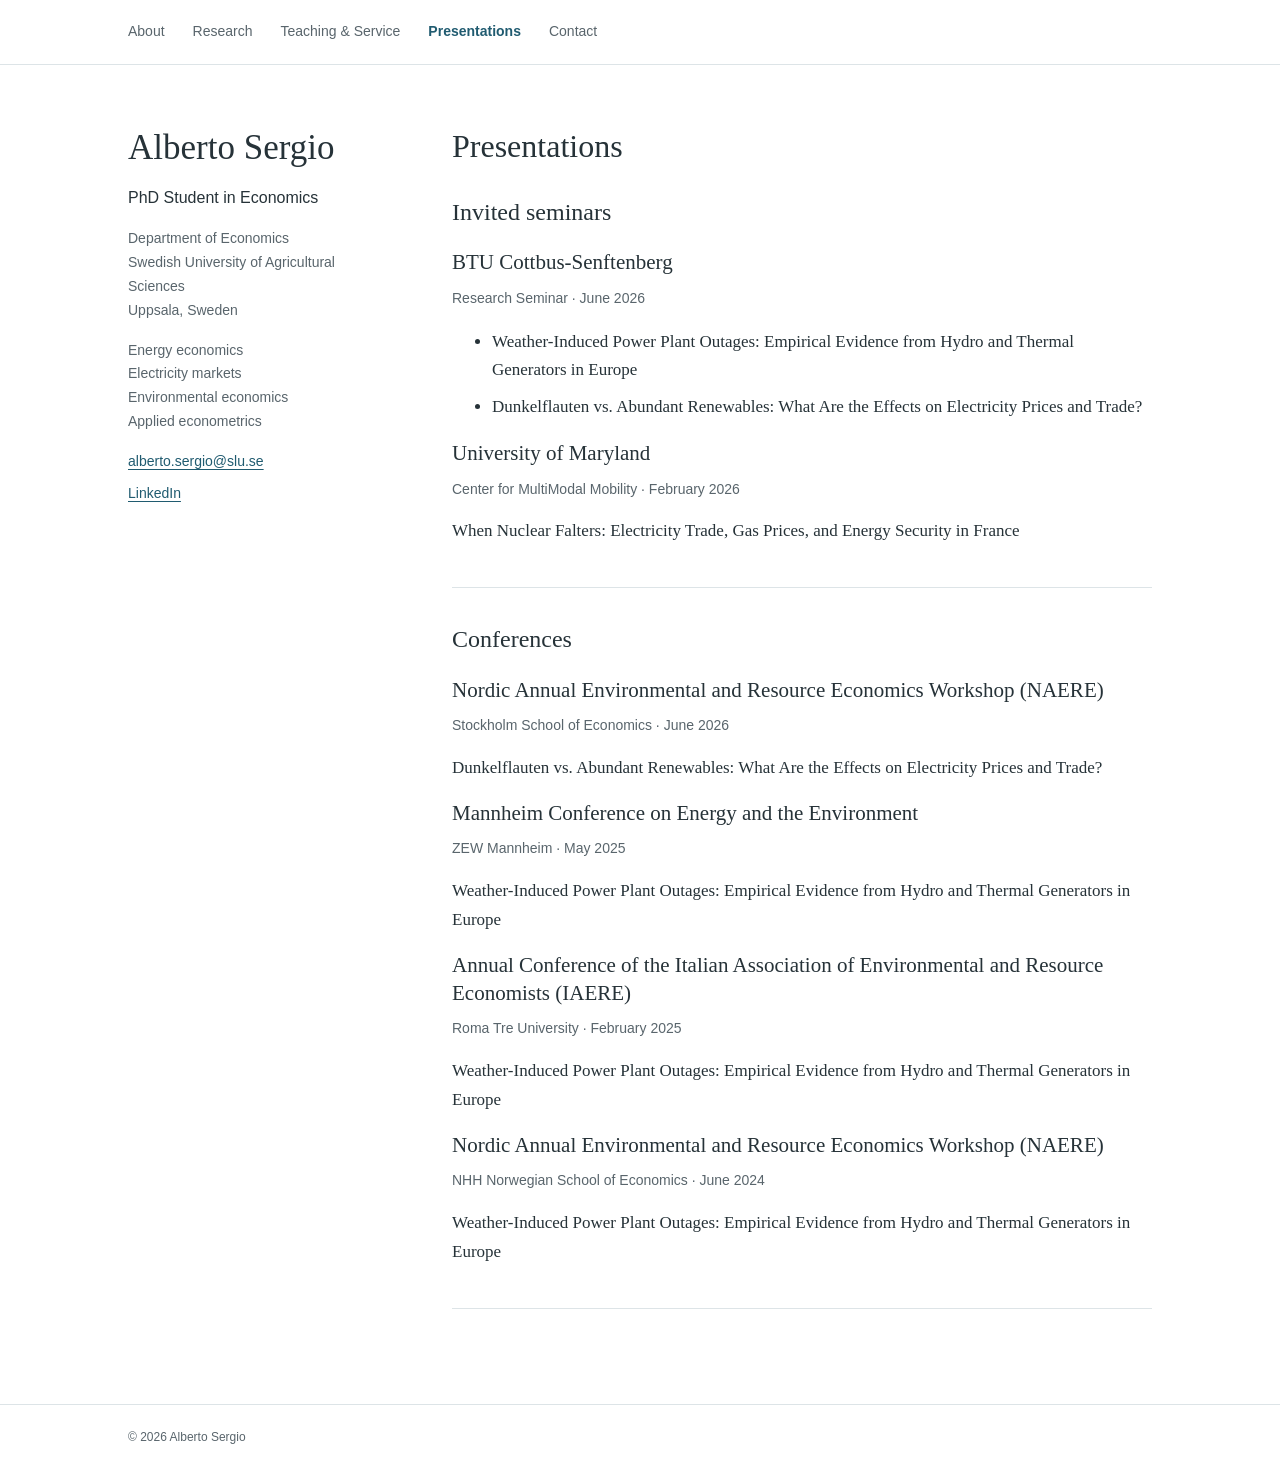
==== presentations.html @ d4f8e813 "Add presentations page" ====
<!DOCTYPE html>
<html lang="en">
<head>
  <meta charset="UTF-8">
  <meta name="viewport" content="width=device-width, initial-scale=1">
  <meta name="description"
      content="Conference presentations and invited seminars by Alberto Sergio on electricity markets and generation reliability.">
  <title>Presentations | Alberto Sergio</title>

  <style>
    :root {
      --ink: #263238;
      --muted: #59656c;
      --accent: #205b70;
      --line: #dde4e7;
    }

    * { box-sizing: border-box; }

    body {
      margin: 0;
      background: #fff;
      color: var(--ink);
      font-family: Georgia, "Times New Roman", serif;
      font-size: 17px;
      line-height: 1.7;
    }

    a {
      color: var(--accent);
      text-decoration-thickness: 1px;
      text-underline-offset: 3px;
    }

    a:hover { color: #102f3b; }

    a:focus-visible {
      outline: 2px solid var(--accent);
      outline-offset: 4px;
    }

    .container {
      max-width: 1080px;
      margin: 0 auto;
      padding: 0 28px;
    }

    nav {
      border-bottom: 1px solid var(--line);
      font-family: Arial, sans-serif;
      font-size: 14px;
    }

    nav .container {
      display: flex;
      flex-wrap: wrap;
      gap: 28px;
      padding-top: 20px;
      padding-bottom: 20px;
    }

    nav a {
      text-decoration: none;
      color: var(--muted);
    }

    nav a[aria-current="page"] {
      color: var(--accent);
      font-weight: bold;
    }

    .layout {
      display: grid;
      grid-template-columns: 260px minmax(0, 1fr);
      gap: 64px;
      padding-top: 60px;
      padding-bottom: 60px;
    }

    h1, h2, h3 {
      font-weight: normal;
      line-height: 1.35;
    }

    h1 { font-size: 32px; margin: 0 0 28px; }
    h2 { font-size: 24px; margin: 0 0 20px; }
    h3 { font-size: 21px; margin: 0 0 10px; }
    p { margin: 0 0 16px; }

    aside {
      font-family: Arial, sans-serif;
      font-size: 14px;
      color: var(--muted);
    }

    .name {
      font-family: Georgia, "Times New Roman", serif;
      font-size: 35px;
      line-height: 1.3;
      margin-bottom: 14px;
    }

    .name a {
      color: var(--ink);
      text-decoration: none;
    }

    .role { font-size: 16px; color: var(--ink); }

    .contact-links a {
      display: inline-block;
      margin-bottom: 8px;
      overflow-wrap: anywhere;
    }

    section {
      margin-bottom: 35px;
      padding-bottom: 25px;
      border-bottom: 1px solid var(--line);
    }

    .meta {
      font-family: Arial, sans-serif;
      font-size: 14px;
      color: var(--muted);
    }

    li { margin-bottom: 8px; }

    footer {
      padding: 22px 0;
      border-top: 1px solid var(--line);
      font-family: Arial, sans-serif;
      font-size: 12px;
      color: var(--muted);
    }

    @media (max-width: 760px) {
      .layout {
        grid-template-columns: 1fr;
        gap: 35px;
        padding-top: 35px;
      }

      aside {
        border-bottom: 1px solid var(--line);
        padding-bottom: 25px;
      }

      .container {
        padding-left: 22px;
        padding-right: 22px;
      }

      .name { font-size: 32px; }
    }
  </style>
</head>

<body>
 <nav aria-label="Main navigation">
  <div class="container">
    <a href="index.html">About</a>
    <a href="research.html">Research</a>
    <a href="teaching.html">Teaching &amp; Service</a>
    <a href="presentations.html" aria-current="page">Presentations</a>
    <a href="index.html#contact">Contact</a>
  </div>
</nav>

  <div class="container layout">
    <aside aria-label="Profile">
      <p class="name">
        <a href="index.html">Alberto Sergio</a>
      </p>

      <p class="role">PhD Student in Economics</p>

      <p>
        Department of Economics<br>
        Swedish University of Agricultural Sciences<br>
        Uppsala, Sweden
      </p>

      <p>
        Energy economics<br>
        Electricity markets<br>
        Environmental economics<br>
        Applied econometrics
      </p>

      <div class="contact-links">
        <a href="mailto:alberto.sergio@slu.se">
          alberto.sergio@slu.se
        </a><br>
        <a href="https://www.linkedin.com/in/alberto-sergio-48379420a/">
          LinkedIn
        </a>
      </div>
    </aside>

    <main>
  <h1>Presentations</h1>

  <section aria-labelledby="seminars">
    <h2 id="seminars">Invited seminars</h2>

    <h3>BTU Cottbus-Senftenberg</h3>
    <p class="meta">Research Seminar · June 2026</p>
    <ul>
      <li>
        Weather-Induced Power Plant Outages: Empirical Evidence
        from Hydro and Thermal Generators in Europe
      </li>
      <li>
        Dunkelflauten vs. Abundant Renewables: What Are the
        Effects on Electricity Prices and Trade?
      </li>
    </ul>

    <h3>University of Maryland</h3>
    <p class="meta">
      Center for MultiModal Mobility · February 2026
    </p>
    <p>
      When Nuclear Falters: Electricity Trade, Gas Prices,
      and Energy Security in France
    </p>
  </section>

  <section aria-labelledby="conferences">
    <h2 id="conferences">Conferences</h2>

    <h3>
      Nordic Annual Environmental and Resource Economics
      Workshop (NAERE)
    </h3>
    <p class="meta">
      Stockholm School of Economics · June 2026
    </p>
    <p>
      Dunkelflauten vs. Abundant Renewables: What Are the
      Effects on Electricity Prices and Trade?
    </p>

    <h3>Mannheim Conference on Energy and the Environment</h3>
    <p class="meta">ZEW Mannheim · May 2025</p>
    <p>
      Weather-Induced Power Plant Outages: Empirical Evidence
      from Hydro and Thermal Generators in Europe
    </p>

    <h3>
      Annual Conference of the Italian Association of
      Environmental and Resource Economists (IAERE)
    </h3>
    <p class="meta">Roma Tre University · February 2025</p>
    <p>
      Weather-Induced Power Plant Outages: Empirical Evidence
      from Hydro and Thermal Generators in Europe
    </p>

    <h3>
      Nordic Annual Environmental and Resource Economics
      Workshop (NAERE)
    </h3>
    <p class="meta">
      NHH Norwegian School of Economics · June 2024
    </p>
    <p>
      Weather-Induced Power Plant Outages: Empirical Evidence
      from Hydro and Thermal Generators in Europe
    </p>
  </section>
</main>
  </div>

  <footer>
    <div class="container">© 2026 Alberto Sergio</div>
  </footer>
</body>
</html>
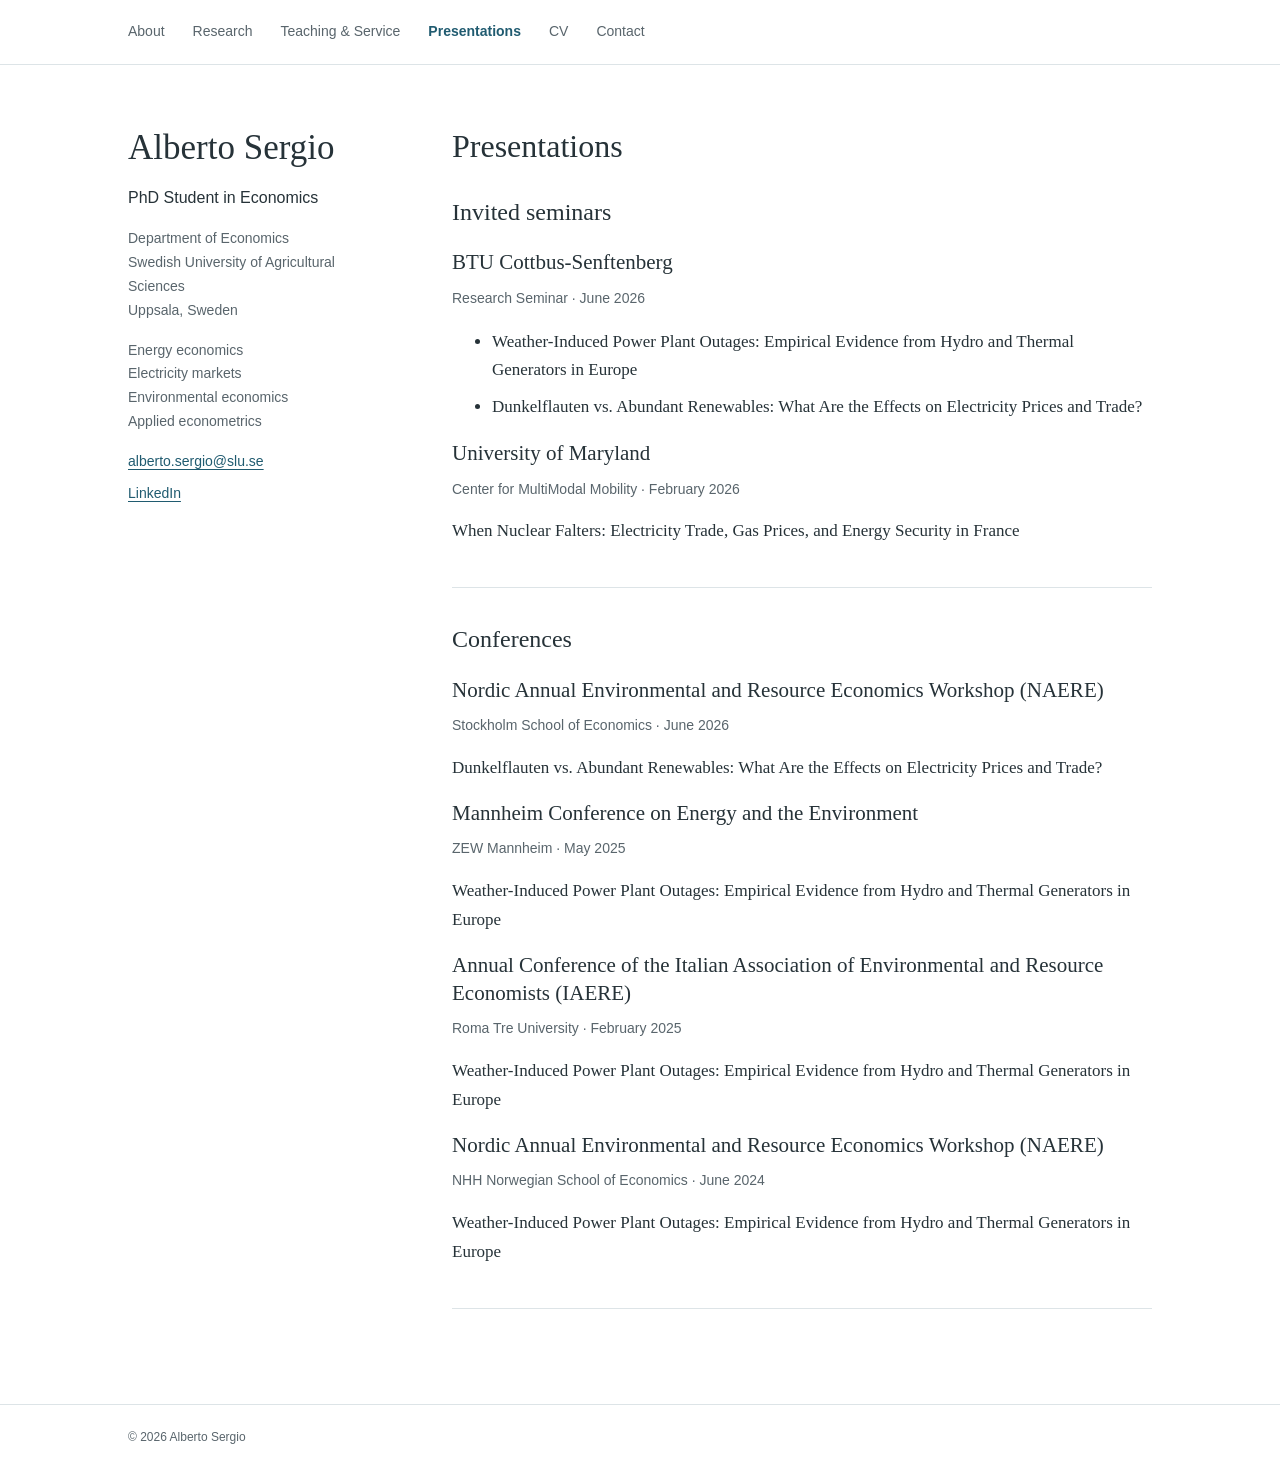
==== commit 191b01e8: "Update presentations.html" ====
--- a/presentations.html
+++ b/presentations.html
@@ -164,6 +164,7 @@
     <a href="research.html">Research</a>
     <a href="teaching.html">Teaching &amp; Service</a>
     <a href="presentations.html" aria-current="page">Presentations</a>
+    <a href="Alberto_Sergio_CV.pdf">CV</a>
     <a href="index.html#contact">Contact</a>
   </div>
 </nav>
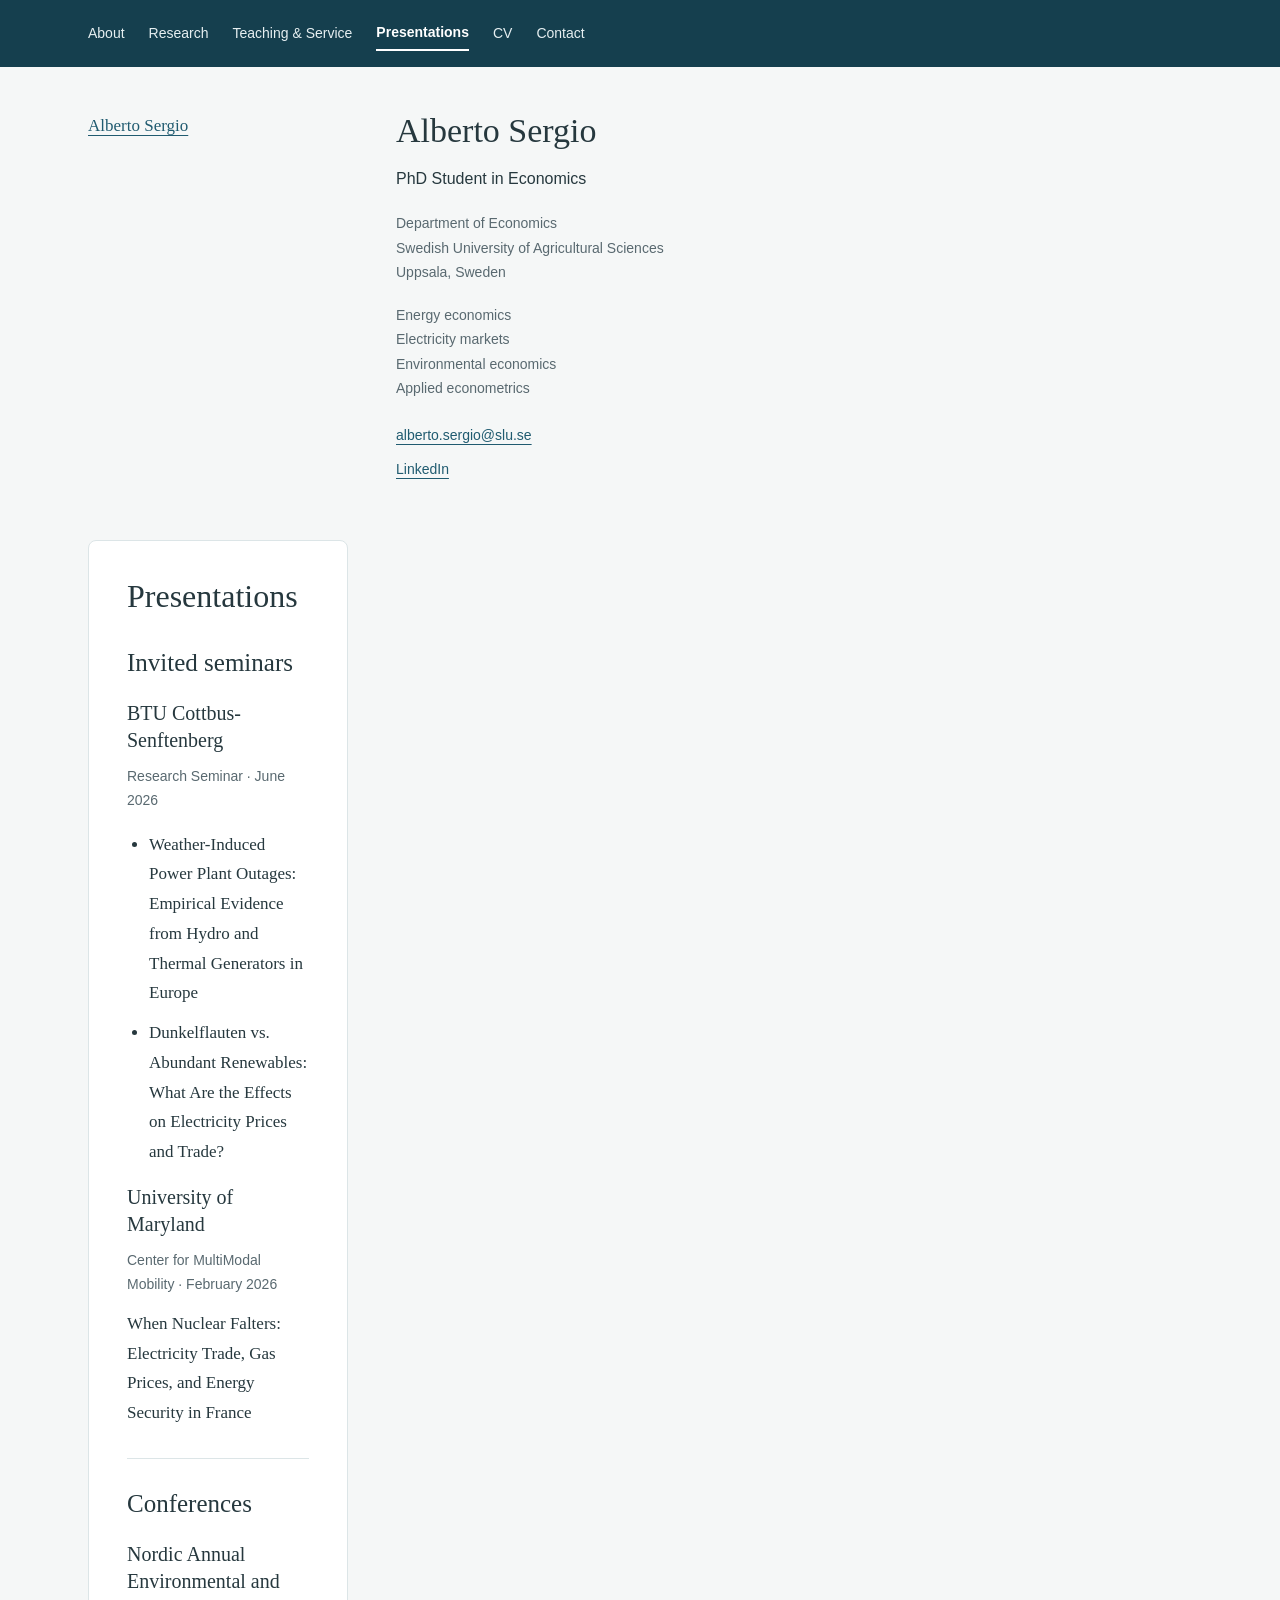
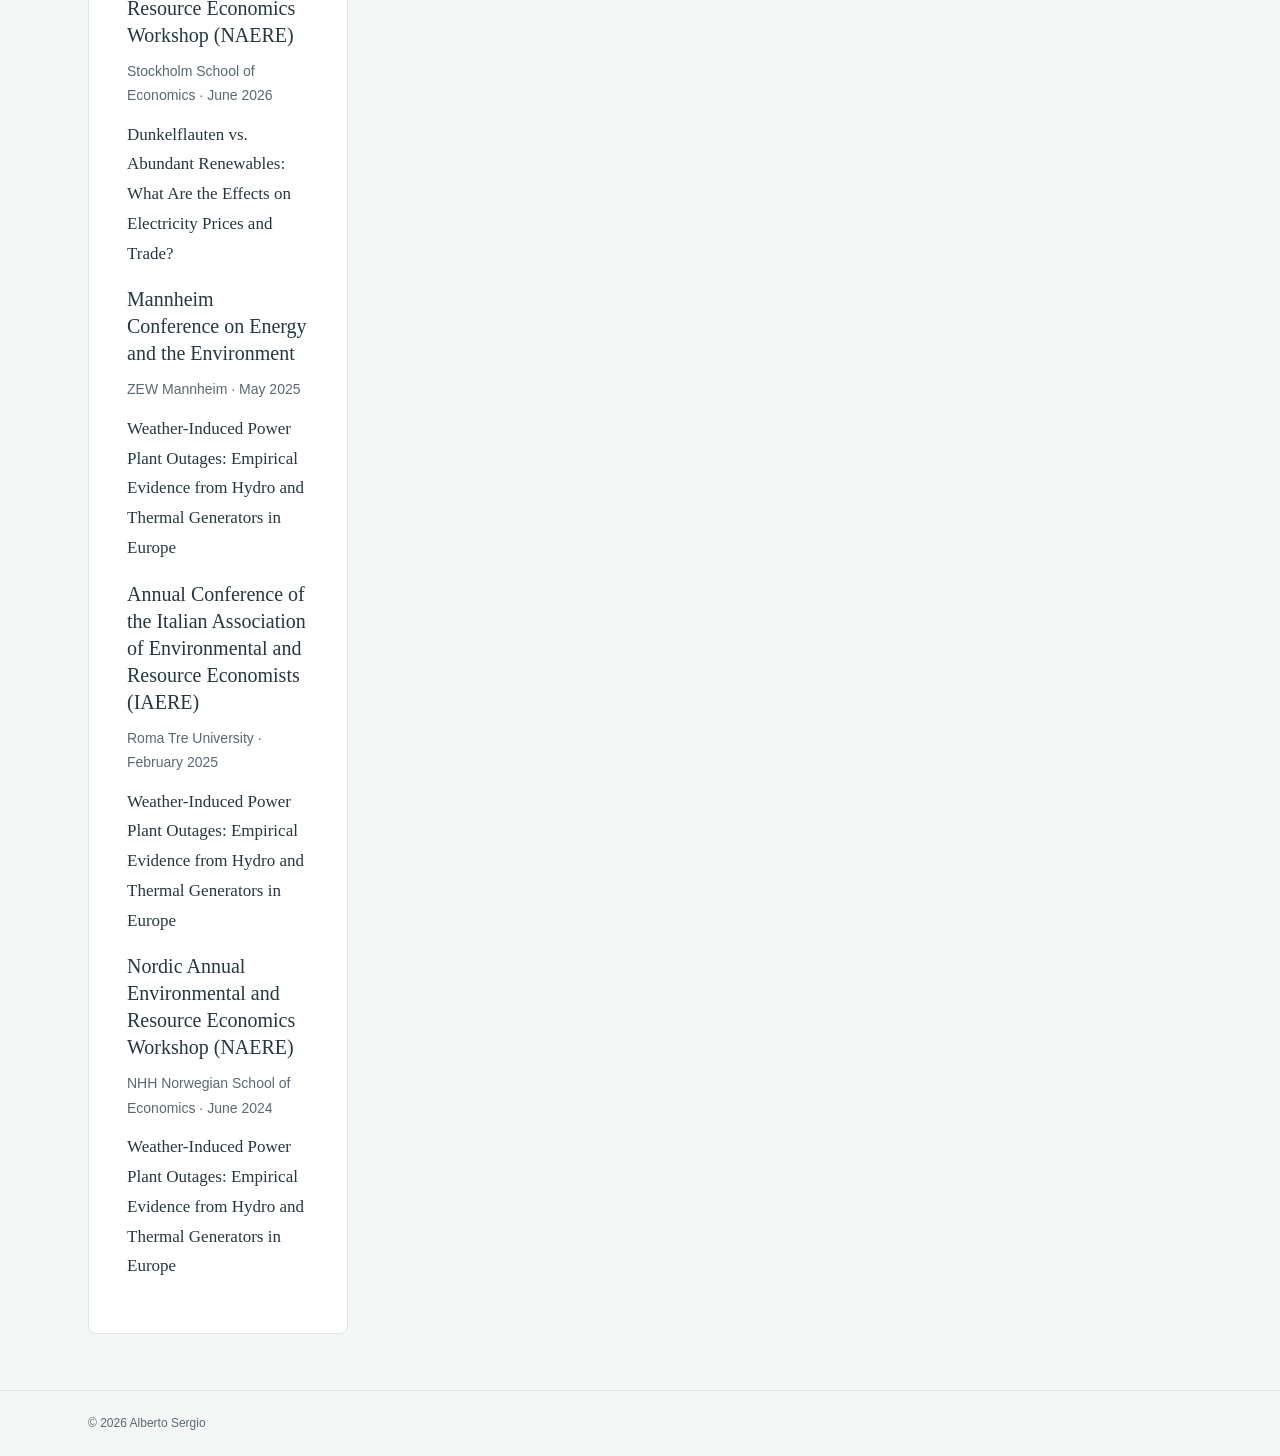
==== commit 9deeb8bb: "Update presentations.html" ====
--- a/presentations.html
+++ b/presentations.html
@@ -7,154 +7,8 @@
       content="Conference presentations and invited seminars by Alberto Sergio on electricity markets and generation reliability.">
   <title>Presentations | Alberto Sergio</title>
 
-  <style>
-    :root {
-      --ink: #263238;
-      --muted: #59656c;
-      --accent: #205b70;
-      --line: #dde4e7;
-    }
-
-    * { box-sizing: border-box; }
-
-    body {
-      margin: 0;
-      background: #fff;
-      color: var(--ink);
-      font-family: Georgia, "Times New Roman", serif;
-      font-size: 17px;
-      line-height: 1.7;
-    }
-
-    a {
-      color: var(--accent);
-      text-decoration-thickness: 1px;
-      text-underline-offset: 3px;
-    }
-
-    a:hover { color: #102f3b; }
-
-    a:focus-visible {
-      outline: 2px solid var(--accent);
-      outline-offset: 4px;
-    }
-
-    .container {
-      max-width: 1080px;
-      margin: 0 auto;
-      padding: 0 28px;
-    }
-
-    nav {
-      border-bottom: 1px solid var(--line);
-      font-family: Arial, sans-serif;
-      font-size: 14px;
-    }
-
-    nav .container {
-      display: flex;
-      flex-wrap: wrap;
-      gap: 28px;
-      padding-top: 20px;
-      padding-bottom: 20px;
-    }
-
-    nav a {
-      text-decoration: none;
-      color: var(--muted);
-    }
-
-    nav a[aria-current="page"] {
-      color: var(--accent);
-      font-weight: bold;
-    }
-
-    .layout {
-      display: grid;
-      grid-template-columns: 260px minmax(0, 1fr);
-      gap: 64px;
-      padding-top: 60px;
-      padding-bottom: 60px;
-    }
-
-    h1, h2, h3 {
-      font-weight: normal;
-      line-height: 1.35;
-    }
-
-    h1 { font-size: 32px; margin: 0 0 28px; }
-    h2 { font-size: 24px; margin: 0 0 20px; }
-    h3 { font-size: 21px; margin: 0 0 10px; }
-    p { margin: 0 0 16px; }
-
-    aside {
-      font-family: Arial, sans-serif;
-      font-size: 14px;
-      color: var(--muted);
-    }
-
-    .name {
-      font-family: Georgia, "Times New Roman", serif;
-      font-size: 35px;
-      line-height: 1.3;
-      margin-bottom: 14px;
-    }
-
-    .name a {
-      color: var(--ink);
-      text-decoration: none;
-    }
-
-    .role { font-size: 16px; color: var(--ink); }
-
-    .contact-links a {
-      display: inline-block;
-      margin-bottom: 8px;
-      overflow-wrap: anywhere;
-    }
-
-    section {
-      margin-bottom: 35px;
-      padding-bottom: 25px;
-      border-bottom: 1px solid var(--line);
-    }
-
-    .meta {
-      font-family: Arial, sans-serif;
-      font-size: 14px;
-      color: var(--muted);
-    }
-
-    li { margin-bottom: 8px; }
-
-    footer {
-      padding: 22px 0;
-      border-top: 1px solid var(--line);
-      font-family: Arial, sans-serif;
-      font-size: 12px;
-      color: var(--muted);
-    }
-
-    @media (max-width: 760px) {
-      .layout {
-        grid-template-columns: 1fr;
-        gap: 35px;
-        padding-top: 35px;
-      }
-
-      aside {
-        border-bottom: 1px solid var(--line);
-        padding-bottom: 25px;
-      }
-
-      .container {
-        padding-left: 22px;
-        padding-right: 22px;
-      }
-
-      .name { font-size: 32px; }
-    }
-  </style>
+  <link rel="stylesheet" href="style.css">
+  
 </head>
 
 <body>
@@ -170,6 +24,7 @@
 </nav>
 
   <div class="container layout">
+    <a class="brand" href="index.html">Alberto Sergio</a>
     <aside aria-label="Profile">
       <p class="name">
         <a href="index.html">Alberto Sergio</a>
--- a/style.css
+++ b/style.css
@@ -0,0 +1,383 @@
+:root {
+  --ink: #26383e;
+  --muted: #596970;
+  --accent: #205b70;
+  --accent-dark: #153f4e;
+  --background: #f5f7f7;
+  --surface: #ffffff;
+  --line: #dce5e7;
+}
+
+* {
+  box-sizing: border-box;
+}
+
+html {
+  scroll-behavior: smooth;
+}
+
+body {
+  margin: 0;
+  background: var(--background);
+  color: var(--ink);
+  font-family: Georgia, "Times New Roman", serif;
+  font-size: 17px;
+  line-height: 1.75;
+}
+
+a {
+  color: var(--accent);
+  text-decoration-thickness: 1px;
+  text-underline-offset: 4px;
+}
+
+a:hover {
+  color: var(--accent-dark);
+}
+
+a:focus-visible,
+summary:focus-visible {
+  outline: 3px solid #b87829;
+  outline-offset: 4px;
+}
+
+.container {
+  max-width: 1160px;
+  margin: 0 auto;
+  padding: 0 28px;
+}
+
+/* Navigation */
+nav {
+  background: var(--accent-dark);
+  font-family: Arial, sans-serif;
+  font-size: 14px;
+}
+
+nav .container {
+  display: flex;
+  align-items: center;
+  flex-wrap: wrap;
+  gap: 8px 24px;
+  padding-top: 16px;
+  padding-bottom: 16px;
+}
+
+nav a {
+  color: #e6eff1;
+  text-decoration: none;
+  padding: 4px 0;
+}
+
+nav a:hover {
+  color: #ffffff;
+  text-decoration: underline;
+}
+
+nav a[aria-current="page"] {
+  color: #ffffff;
+  font-weight: bold;
+  border-bottom: 2px solid #ffffff;
+}
+
+nav .brand {
+  margin-right: auto;
+  color: #ffffff;
+  font-family: Georgia, "Times New Roman", serif;
+  font-size: 21px;
+}
+
+/* Main layout */
+.layout {
+  display: grid;
+  grid-template-columns: 260px minmax(0, 1fr);
+  gap: 48px;
+  align-items: start;
+  padding-top: 44px;
+  padding-bottom: 56px;
+}
+
+aside {
+  font-family: Arial, sans-serif;
+  font-size: 14px;
+  color: var(--muted);
+}
+
+.profile-photo {
+  display: block;
+  width: 100%;
+  max-width: 240px;
+  height: auto;
+  border-radius: 6px;
+  margin-bottom: 22px;
+}
+
+aside h1,
+.name {
+  font-family: Georgia, "Times New Roman", serif;
+  font-size: 34px;
+  font-weight: normal;
+  line-height: 1.2;
+  color: var(--ink);
+  margin: 0 0 14px;
+}
+
+.name a {
+  color: inherit;
+  text-decoration: none;
+}
+
+.role {
+  font-size: 16px;
+  color: var(--ink);
+}
+
+.contact-links {
+  margin-top: 22px;
+}
+
+.contact-links a {
+  display: inline-block;
+  margin-bottom: 10px;
+  overflow-wrap: anywhere;
+}
+
+.profile-actions {
+  display: flex;
+  flex-wrap: wrap;
+  gap: 10px;
+  margin-top: 18px;
+}
+
+.button {
+  display: inline-block;
+  padding: 8px 14px;
+  border: 1px solid var(--accent);
+  border-radius: 4px;
+  font-family: Arial, sans-serif;
+  font-size: 13px;
+  text-decoration: none;
+  line-height: 1.5;
+}
+
+.button:hover {
+  background: #edf3f4;
+}
+
+.button.primary {
+  background: var(--accent);
+  color: #ffffff;
+}
+
+.button.primary:hover {
+  background: var(--accent-dark);
+}
+
+main {
+  min-width: 0;
+  background: var(--surface);
+  padding: 34px 38px;
+  border: 1px solid var(--line);
+  border-radius: 8px;
+}
+
+/* Typography */
+h1, h2, h3 {
+  font-weight: normal;
+  line-height: 1.35;
+}
+
+main h1 {
+  font-size: 32px;
+  margin: 0 0 28px;
+}
+
+h2 {
+  font-size: 25px;
+  margin: 0 0 20px;
+}
+
+h3 {
+  font-size: 20px;
+  margin: 0 0 10px;
+}
+
+p {
+  margin: 0 0 18px;
+}
+
+section {
+  margin-bottom: 30px;
+  scroll-margin-top: 24px;
+}
+
+main > section + section {
+  border-top: 1px solid var(--line);
+  padding-top: 28px;
+}
+
+main > section:last-child {
+  margin-bottom: 0;
+}
+
+article {
+  padding-bottom: 24px;
+  margin-bottom: 24px;
+  border-bottom: 1px solid var(--line);
+}
+
+article:last-child {
+  border-bottom: 0;
+  margin-bottom: 0;
+  padding-bottom: 0;
+}
+
+article p {
+  font-size: 16px;
+}
+
+.authors,
+.meta,
+.publication {
+  font-size: 14px;
+  color: var(--muted);
+  margin-bottom: 12px;
+}
+
+.authors,
+.meta,
+.paper-links {
+  font-family: Arial, sans-serif;
+}
+
+.paper-links {
+  font-size: 14px;
+}
+
+.section-label {
+  font-family: Arial, sans-serif;
+  font-size: 12px;
+  font-weight: bold;
+  letter-spacing: 1px;
+  text-transform: uppercase;
+  color: var(--muted);
+}
+
+ul {
+  padding-left: 22px;
+}
+
+li {
+  margin-bottom: 10px;
+}
+
+.interests {
+  list-style: none;
+  padding: 0;
+  margin: 0;
+}
+
+.interests li {
+  margin-bottom: 16px;
+}
+
+.interests strong {
+  display: block;
+  font-family: Arial, sans-serif;
+  font-size: 14px;
+  color: var(--accent-dark);
+}
+
+.featured {
+  background: #f0f5f6;
+  border-left: 3px solid var(--accent);
+  padding: 22px;
+  border-radius: 0 4px 4px 0;
+}
+
+.featured p:last-child {
+  margin-bottom: 0;
+}
+
+details {
+  margin-top: 14px;
+}
+
+summary {
+  cursor: pointer;
+  color: var(--accent);
+  font-family: Arial, sans-serif;
+  font-size: 14px;
+  width: fit-content;
+}
+
+details p {
+  margin-top: 14px;
+  margin-bottom: 0;
+  font-size: 16px;
+}
+
+footer {
+  padding: 22px 0;
+  border-top: 1px solid var(--line);
+  font-family: Arial, sans-serif;
+  font-size: 12px;
+  color: var(--muted);
+}
+
+/* Smaller screens */
+@media (max-width: 850px) {
+  nav .brand {
+    flex-basis: 100%;
+    margin-bottom: 6px;
+  }
+
+  .layout {
+    grid-template-columns: 220px minmax(0, 1fr);
+    gap: 28px;
+  }
+
+  main {
+    padding: 26px;
+  }
+}
+
+@media (max-width: 680px) {
+  .container {
+    padding-left: 20px;
+    padding-right: 20px;
+  }
+
+  .layout {
+    grid-template-columns: 1fr;
+    gap: 28px;
+    padding-top: 28px;
+  }
+
+  nav .container {
+    gap: 8px 18px;
+  }
+
+  aside {
+    padding-bottom: 24px;
+    border-bottom: 1px solid var(--line);
+  }
+
+  .profile-photo {
+    max-width: 200px;
+  }
+
+  main {
+    padding: 24px 20px;
+  }
+
+  main h1 {
+    font-size: 28px;
+  }
+}
+
+@media (prefers-reduced-motion: reduce) {
+  html {
+    scroll-behavior: auto;
+  }
+}
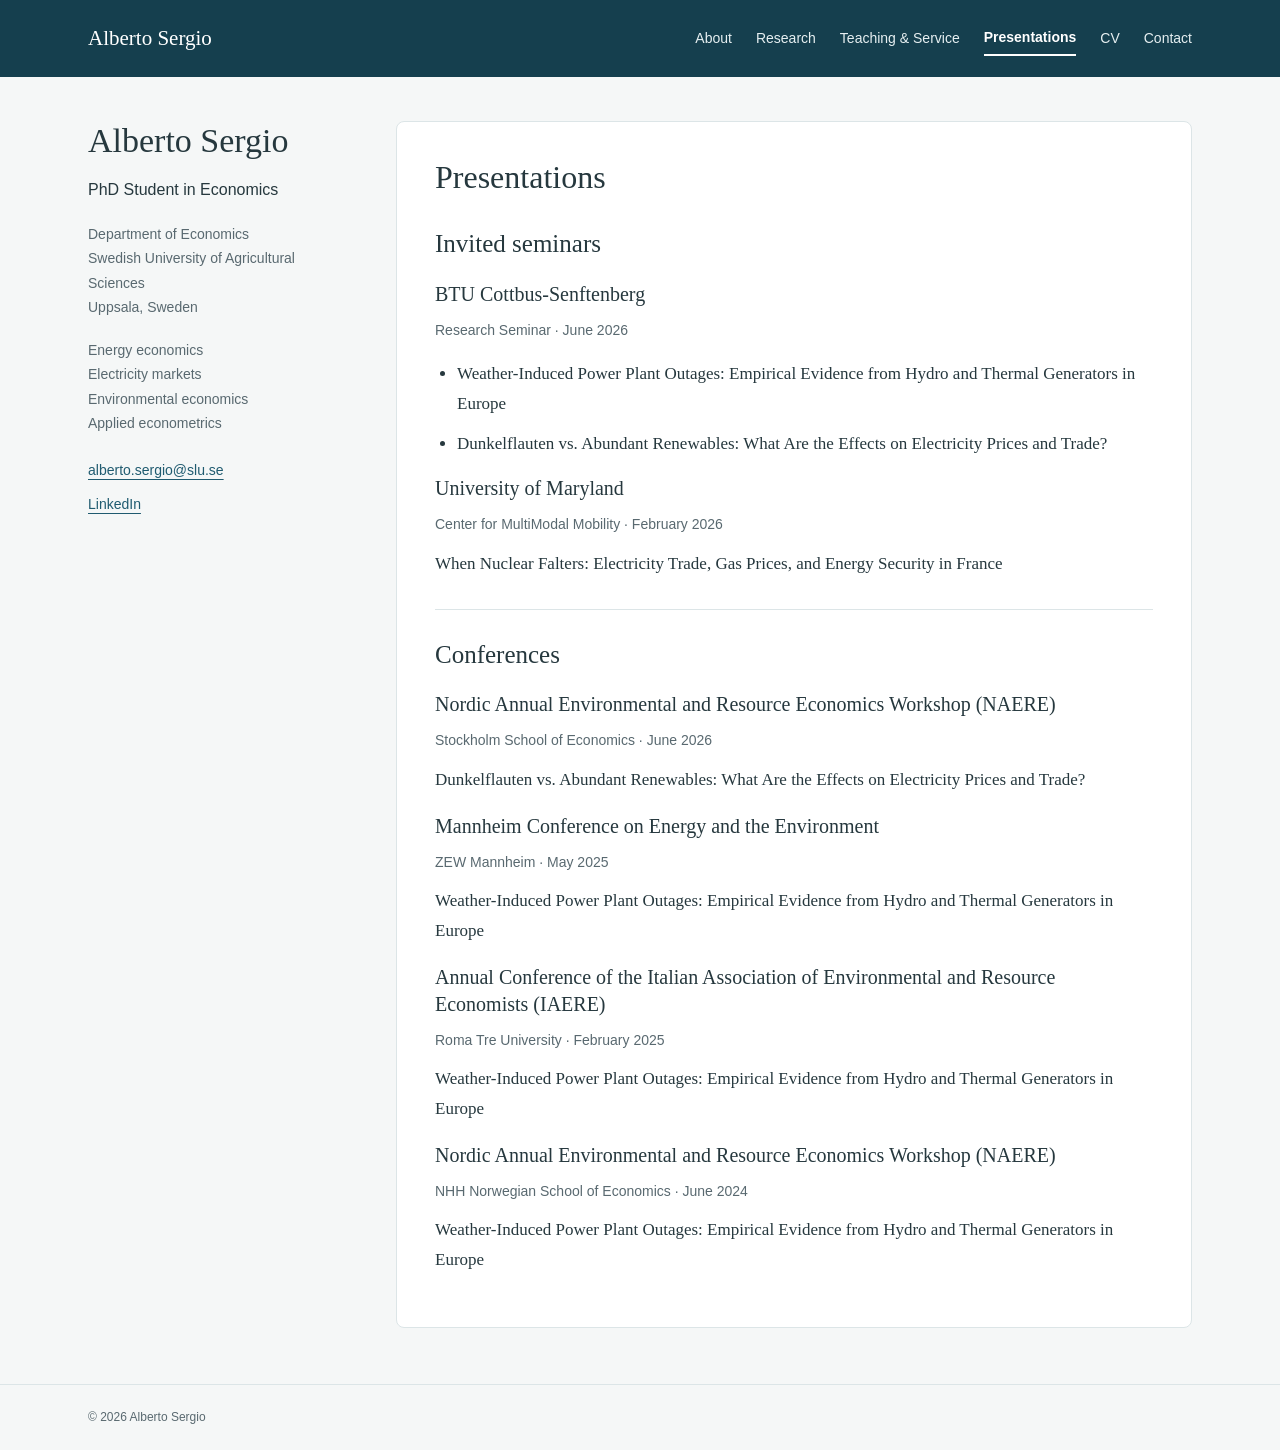
==== commit 4cd1688f: "Remove duplicate brand link in presentations.html Removed duplicate brand link from the main navigat" ====
--- a/presentations.html
+++ b/presentations.html
@@ -14,6 +14,7 @@
 <body>
  <nav aria-label="Main navigation">
   <div class="container">
+    <a class="brand" href="index.html">Alberto Sergio</a>
     <a href="index.html">About</a>
     <a href="research.html">Research</a>
     <a href="teaching.html">Teaching &amp; Service</a>
@@ -24,7 +25,6 @@
 </nav>
 
   <div class="container layout">
-    <a class="brand" href="index.html">Alberto Sergio</a>
     <aside aria-label="Profile">
       <p class="name">
         <a href="index.html">Alberto Sergio</a>
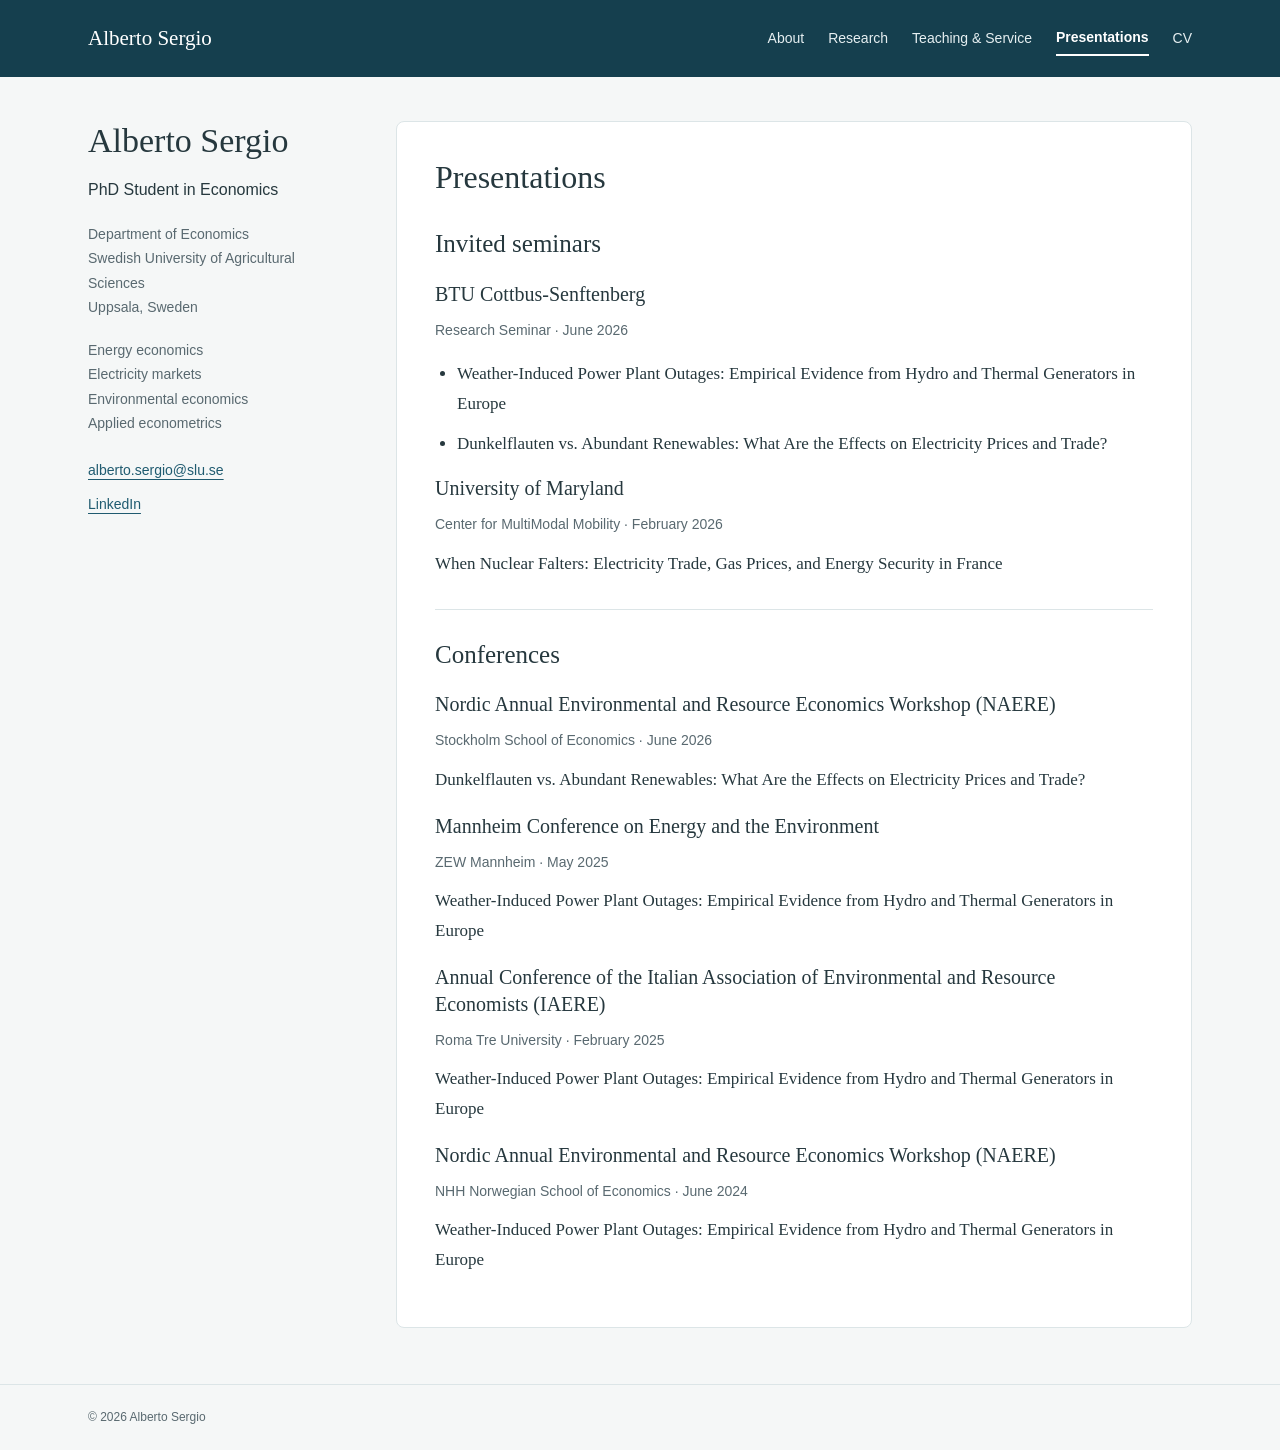
==== commit 22802f8f: "Update presentations.html" ====
--- a/presentations.html
+++ b/presentations.html
@@ -20,7 +20,6 @@
     <a href="teaching.html">Teaching &amp; Service</a>
     <a href="presentations.html" aria-current="page">Presentations</a>
     <a href="Alberto_Sergio_CV.pdf">CV</a>
-    <a href="index.html#contact">Contact</a>
   </div>
 </nav>
 
